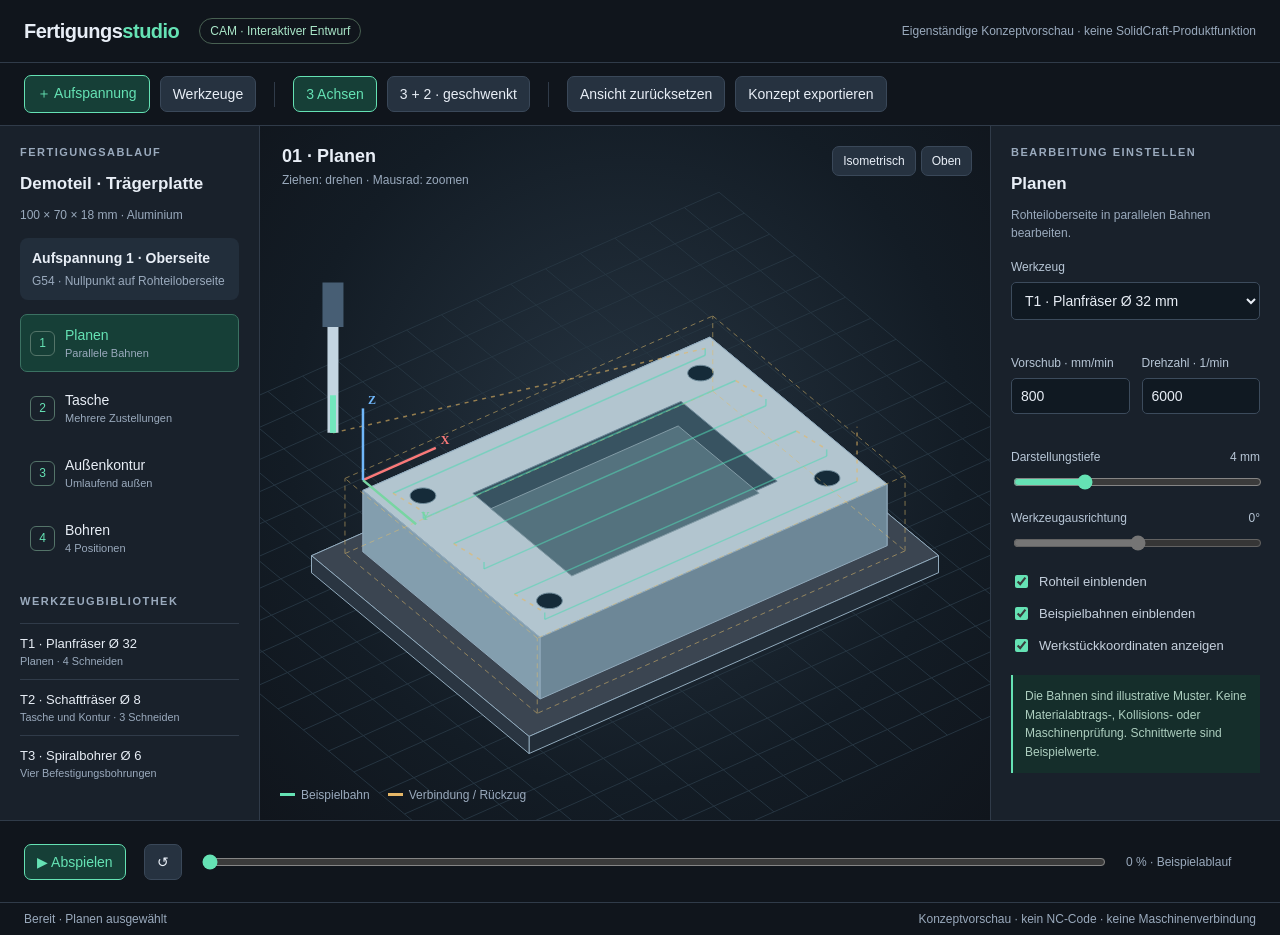
==== prototype/index.html @ 6180f966 "Erster Stand: CAM-Konzept und Oberflächenprototyp" ====
<!doctype html>
<html lang="de">
<meta charset="utf-8"><meta name="viewport" content="width=device-width,initial-scale=1">
<title>Fertigungsstudio · CAM-Konzept</title>
<style>
:root{color-scheme:dark;--bg:#10151c;--panel:#19212b;--line:#303b49;--muted:#9aaabd;--ink:#e8eef6;--accent:#65e2b4}*{box-sizing:border-box}body{margin:0;background:var(--bg);color:var(--ink);font:14px 'Segoe UI',sans-serif}button,input,select{font:inherit}button{cursor:pointer;color:inherit;background:#263240;border:1px solid #3a4859;border-radius:7px;padding:9px 12px}button:hover{background:#35465a}button.active,button.primary{background:#163f37;border-color:var(--accent);color:var(--accent)}header{display:flex;align-items:center;gap:20px;padding:18px 24px;border-bottom:1px solid var(--line)}.brand{font-size:20px;font-weight:700;letter-spacing:-.5px}.brand span{color:var(--accent)}.pill{font-size:12px;border:1px solid #486052;color:#aae7c9;padding:5px 10px;border-radius:20px}.note{margin-left:auto;color:var(--muted);font-size:12px}.toolbar{display:flex;gap:10px;padding:12px 24px;border-bottom:1px solid var(--line);align-items:center;flex-wrap:wrap}.sep{height:25px;border-left:1px solid var(--line);margin:0 8px}.layout{display:grid;grid-template-columns:260px minmax(320px,1fr) 290px;height:calc(100vh - 206px);min-height:500px}.panel{background:var(--panel);padding:20px;border-right:1px solid var(--line);overflow:auto}.panel.right{border-left:1px solid var(--line);border-right:0}.eyebrow{color:var(--muted);font-size:11px;font-weight:700;letter-spacing:1.5px;margin-bottom:16px}h2{font-size:17px;margin:8px 0 6px}p{line-height:1.5;color:var(--muted)}.setup{padding:12px;background:#222e3b;border-radius:8px;margin:14px 0}.setup strong{display:block;margin-bottom:6px}.tree{display:grid;gap:7px}.op{text-align:left;display:flex;gap:10px;align-items:center;width:100%;padding:12px 9px;background:transparent;border-color:transparent}.op.active{border-color:#3b7162}.op small{display:block;color:var(--muted);font-size:11px;margin-top:4px}.op .num{font-size:12px;color:var(--accent);border:1px solid #547469;width:25px;height:25px;display:grid;place-items:center;border-radius:6px}.tools{margin-top:28px}.tool{border-top:1px solid var(--line);padding:12px 0;font-size:13px}.tool small{display:block;color:var(--muted);margin-top:4px}.view{position:relative;overflow:hidden;background:radial-gradient(ellipse at 50% 45%,#263441 0,#131c25 65%,#10151c 100%)}canvas{display:block;width:100%;height:100%;touch-action:none}.viewtitle{position:absolute;left:22px;top:20px;pointer-events:none}.viewtitle strong{display:block;font-size:18px}.viewtitle span{display:block;color:var(--muted);font-size:12px;margin-top:6px}.viewbuttons{position:absolute;top:20px;right:18px;display:flex;gap:5px}.viewbuttons button{padding:7px 10px;font-size:12px}.legend{position:absolute;bottom:18px;left:20px;color:var(--muted);font-size:12px;display:flex;gap:18px;pointer-events:none}.legend i{display:inline-block;width:15px;height:3px;margin:0 6px 3px 0;background:var(--accent)}.legend i.rapid{background:#e6b767}.field{margin:18px 0}.field label{display:flex;justify-content:space-between;color:#b7c6d6;font-size:12px;margin-bottom:8px}input[type=range]{width:100%;accent-color:var(--accent)}input[type=number],select{width:100%;padding:9px;color:var(--ink);border-radius:5px;border:1px solid #3c4b5c;background:#101922}.twocol{display:grid;grid-template-columns:1fr 1fr;gap:12px}.check{display:flex;align-items:center;gap:8px;margin:13px 0;color:#c5d0dd;font-size:13px}.check input{accent-color:var(--accent)}.info{padding:12px;border-left:2px solid var(--accent);background:#152e2b;color:#adcebf;font-size:12px;line-height:1.55;margin-top:20px}.timeline{height:82px;border-top:1px solid var(--line);padding:12px 24px;display:flex;gap:18px;align-items:center}.timeline input{flex:1}.timeline .time{width:130px;color:var(--muted);font-size:12px}.status{padding:9px 24px;border-top:1px solid var(--line);font-size:12px;color:var(--muted);display:flex;justify-content:space-between;gap:12px}.toast{position:fixed;bottom:110px;left:50%;transform:translateX(-50%);background:#26443c;border:1px solid #6bcba7;border-radius:9px;padding:15px 22px;max-width:90%;z-index:3;box-shadow:0 8px 35px #0009}.hidden{display:none}@media(max-width:1050px){.layout{grid-template-columns:215px minmax(280px,1fr)}.panel.right{grid-column:1/-1;display:flex;gap:18px;flex-wrap:wrap;overflow:visible}.layout{height:auto}.view{min-height:520px}.right .field{min-width:160px}.note{display:none}.timeline{margin-top:0}}@media(max-width:650px){header{padding:16px}.layout{display:flex;flex-direction:column}.panel{border-bottom:1px solid var(--line)}.tree{grid-template-columns:1fr 1fr}.tools{display:none}.view{height:480px}.viewbuttons{top:80px}.toolbar{padding:12px}.timeline{padding:12px;gap:8px}.pill{font-size:10px}.legend{gap:8px}.status{font-size:10px}}
</style>
<header><div class="brand">Fertigungs<span>studio</span></div><span class="pill">CAM · Interaktiver Entwurf</span><span class="note">Eigenständige Konzeptvorschau · keine SolidCraft-Produktfunktion</span></header>
<nav class="toolbar" aria-label="Fertigung"><button class="primary" id="setupButton">＋ Aufspannung</button><button id="toolButton">Werkzeuge</button><span class="sep"></span><button class="mode active" data-mode="3">3 Achsen</button><button class="mode" data-mode="32">3 + 2 · geschwenkt</button><span class="sep"></span><button id="reset">Ansicht zurücksetzen</button><button id="export">Konzept exportieren</button></nav>
<main class="layout"><aside class="panel"><div class="eyebrow">FERTIGUNGSABLAUF</div><h2>Demoteil · Trägerplatte</h2><p style="font-size:12px">100 × 70 × 18 mm · Aluminium</p><div class="setup"><strong id="setupName">Aufspannung 1 · Oberseite</strong><span style="font-size:12px;color:var(--muted)">G54 · Nullpunkt auf Rohteiloberseite</span></div><div class="tree" id="operations"></div><section class="tools" id="tools"><div class="eyebrow">WERKZEUGBIBLIOTHEK</div><div class="tool">T1 · Planfräser Ø 32<small>Planen · 4 Schneiden</small></div><div class="tool">T2 · Schaftfräser Ø 8<small>Tasche und Kontur · 3 Schneiden</small></div><div class="tool">T3 · Spiralbohrer Ø 6<small>Vier Befestigungsbohrungen</small></div></section></aside>
<section class="view" aria-label="Drehbare dreidimensionale Werkstückvorschau"><canvas id="scene" aria-label="Werkstück und illustrative Werkzeugbewegung"></canvas><div class="viewtitle"><strong id="opTitle">01 · Planen</strong><span>Ziehen: drehen · Mausrad: zoomen</span></div><div class="viewbuttons"><button id="iso">Isometrisch</button><button id="top">Oben</button></div><div class="legend"><span><i></i>Beispielbahn</span><span><i class="rapid"></i>Verbindung / Rückzug</span></div></section>
<aside class="panel right"><div><div class="eyebrow">BEARBEITUNG EINSTELLEN</div><h2 id="paramTitle">Planen</h2><p id="opDescription" style="font-size:12px"></p></div><div class="field"><label for="tool">Werkzeug</label><select id="tool"><option>T1 · Planfräser Ø 32 mm</option><option>T2 · Schaftfräser Ø 8 mm</option><option>T3 · Bohrer Ø 6 mm</option></select></div><div class="twocol"><div class="field"><label for="feed">Vorschub · mm/min</label><input id="feed" type="number" min="1" max="30000" value="800"></div><div class="field"><label for="rpm">Drehzahl · 1/min</label><input id="rpm" type="number" min="1" max="60000" value="6000"></div></div><div class="field"><label for="depth">Darstellungstiefe <span id="depthValue">4 mm</span></label><input id="depth" type="range" min="1" max="12" value="4"></div><div class="field"><label for="angle">Werkzeugausrichtung <span id="angleValue">0°</span></label><input id="angle" type="range" min="-60" max="60" value="0" disabled></div><div><label class="check"><input id="stock" type="checkbox" checked>Rohteil einblenden</label><label class="check"><input id="paths" type="checkbox" checked>Beispielbahnen einblenden</label><label class="check"><input id="axes" type="checkbox" checked>Werkstückkoordinaten anzeigen</label></div><div class="info" id="explanation">Die Bahnen sind illustrative Muster. Keine Materialabtrags-, Kollisions- oder Maschinenprüfung. Schnittwerte sind Beispielwerte.</div></aside></main>
<section class="timeline" aria-label="Beispielanimation"><button id="play" class="primary">▶ Abspielen</button><button id="restart" aria-label="Animation zurücksetzen">↺</button><input type="range" min="0" max="1000" value="0" id="progress" aria-label="Animationsfortschritt"><span class="time" id="progressText">0 % · Beispielablauf</span></section><footer class="status"><span id="status">Bereit · Planen ausgewählt</span><span>Konzeptvorschau · kein NC-Code · keine Maschinenverbindung</span></footer><div id="toast" class="toast hidden" role="status"></div>
<script>
'use strict';
const $=id=>document.getElementById(id),canvas=$('scene'),ctx=canvas.getContext('2d');
const ops=[{name:'Planen',tool:0,desc:'Rohteiloberseite in parallelen Bahnen bearbeiten.'},{name:'Tasche',tool:1,desc:'Rechtecktasche in mehreren Tiefen darstellen.'},{name:'Außenkontur',tool:1,desc:'Umlaufende Kontur mit mehreren Zustellungen.'},{name:'Bohren',tool:2,desc:'Vier Positionen mit Anfahren, Eintauchen und Rückzug.'}];
let selected=0,yaw=-.63,pitch=.92,zoom=1,progress=0,playing=false,last=0,drag=null,mode='3',path=[],timer;
function toast(text){$('toast').textContent=text;$('toast').classList.remove('hidden');clearTimeout(timer);timer=setTimeout(()=>$('toast').classList.add('hidden'),5000)}
function selectOperation(i){selected=i;progress=0;$('progress').value=0;$('opTitle').textContent=String(i+1).padStart(2,'0')+' · '+ops[i].name;$('paramTitle').textContent=ops[i].name;$('opDescription').textContent=ops[i].desc;$('tool').selectedIndex=ops[i].tool;document.querySelectorAll('.op').forEach((b,j)=>b.classList.toggle('active',i===j));$('status').textContent='Bereit · '+ops[i].name+' ausgewählt';makePath()}
ops.forEach((op,i)=>{const b=document.createElement('button');b.className='op';b.innerHTML='<span class="num">'+(i+1)+'</span><span>'+op.name+'<small>'+['Parallele Bahnen','Mehrere Zustellungen','Umlaufend außen','4 Positionen'][i]+'</small></span>';b.onclick=()=>selectOperation(i);$('operations').appendChild(b)});
function point(x,y,z,rapid=false){return {x,y,z,rapid}}
function makePath(){path=[];const d=Number($('depth').value),safe=24;path.push(point(-55,-40,safe,true));if(selected===0){for(let y=-30,i=0;y<=30;y+=12,i++){const a=i%2?-45:45,b=-a;path.push(point(a,y,10,true),point(a,y,8),point(b,y,8))}}if(selected===1){for(let z=8-d/2;z>=8-d-.01;z-=d/2){path.push(point(-29,-18,safe,true),point(-29,-18,z));for(let k=0;k<3;k++){const x=29-k*7,y=18-k*5;path.push(point(-x,-y,z),point(x,-y,z),point(x,y,z),point(-x,y,z),point(-x,-y,z))}path.push(point(-15,-8,safe,true))}}if(selected===2){for(let z=6;z>=-8;z-=Math.max(2,d/2)){path.push(point(-52,-37,safe,true),point(-52,-37,z),point(52,-37,z),point(52,37,z),point(-52,37,z),point(-52,-37,z),point(-52,-37,safe,true))}}if(selected===3){for(const [x,y] of [[-40,-25],[40,-25],[40,25],[-40,25]])path.push(point(x,y,safe,true),point(x,y,9,true),point(x,y,-d),point(x,y,safe,true))}path.push(point(path.at(-1).x,path.at(-1).y,safe,true));}
function project(v){const c=Math.cos(yaw),s=Math.sin(yaw),x=v.x*c-v.y*s,y=v.x*s+v.y*c;const f=Math.min(canvas.clientWidth/170,canvas.clientHeight/145)*zoom;return {x:canvas.clientWidth/2+x*f,y:canvas.clientHeight*.56+(y*Math.cos(pitch)-v.z*Math.sin(pitch))*f,depth:y*Math.sin(pitch)+v.z*Math.cos(pitch)}}
function line(a,b,color,width=1,dash=[]){const p=project(a),q=project(b);ctx.beginPath();ctx.setLineDash(dash);ctx.strokeStyle=color;ctx.lineWidth=width;ctx.moveTo(p.x,p.y);ctx.lineTo(q.x,q.y);ctx.stroke();ctx.setLineDash([])}
function polygon(vertices,fill,stroke='#91aabc'){ctx.beginPath();vertices.map(project).forEach((p,i)=>i?ctx.lineTo(p.x,p.y):ctx.moveTo(p.x,p.y));ctx.closePath();ctx.fillStyle=fill;ctx.fill();if(stroke){ctx.strokeStyle=stroke;ctx.lineWidth=1;ctx.stroke()}}
function box(x0,y0,z0,x1,y1,z1,colors){const p=(x,y,z)=>point(x,y,z);const faces=[{v:[p(x0,y0,z0),p(x1,y0,z0),p(x1,y0,z1),p(x0,y0,z1)],c:colors[1]},{v:[p(x1,y0,z0),p(x1,y1,z0),p(x1,y1,z1),p(x1,y0,z1)],c:colors[2]},{v:[p(x1,y1,z0),p(x0,y1,z0),p(x0,y1,z1),p(x1,y1,z1)],c:colors[1]},{v:[p(x0,y1,z0),p(x0,y0,z0),p(x0,y0,z1),p(x0,y1,z1)],c:colors[2]},{v:[p(x0,y0,z1),p(x1,y0,z1),p(x1,y1,z1),p(x0,y1,z1)],c:colors[0]}];faces.sort((a,b)=>a.v.reduce((s,v)=>s+project(v).depth,0)-b.v.reduce((s,v)=>s+project(v).depth,0));faces.forEach(f=>polygon(f.v,f.c))}
function draw(){const w=canvas.clientWidth,h=canvas.clientHeight;ctx.clearRect(0,0,w,h);for(let t=-100;t<=100;t+=10){line(point(t,-100,-12),point(t,100,-12),'#263541');line(point(-100,t,-12),point(100,t,-12),'#263541')}box(-59,-43,-17,59,43,-12,['#3b4551','#222d38','#2a3541']);box(-50,-35,-10,50,35,8,['#b2c5cf','#6d8797','#839eae']);const pocket=[point(-30,-19,8),point(30,-19,8),point(30,19,8),point(-30,19,8)];polygon(pocket,'#385361','#6b8797');const d=Number($('depth').value);polygon([point(-27,-16,8-d),point(27,-16,8-d),point(27,16,8-d),point(-27,16,8-d)],'#54727e','#829ba6');for(const [x,y] of [[-40,-25],[40,-25],[40,25],[-40,25]]){const pts=[];for(let i=0;i<32;i++){const a=i/32*Math.PI*2;pts.push(point(x+3*Math.cos(a),y+3*Math.sin(a),8.1))}polygon(pts,'#152b39','#718d9c')}if($('stock').checked){const c='#dfbc6b88';for(const z of [-11,11]){const corners=[point(-53,-38,z),point(53,-38,z),point(53,38,z),point(-53,38,z)];corners.forEach((p,i)=>line(p,corners[(i+1)%4],c,1,[5,4]))}for(const x of [-53,53])for(const y of [-38,38])line(point(x,y,-11),point(x,y,11),c,1,[5,4])}if($('paths').checked){const end=progress*(path.length-1);for(let i=1;i<path.length;i++){const done=i<=end;line(path[i-1],path[i],path[i].rapid?'#e7b76399':done?'#a5ffcf':'#50d7b38c',done?2.8:1.5,path[i].rapid?[4,5]:[])}}const at=progress*(path.length-1),idx=Math.min(path.length-2,Math.floor(at)),f=at-idx,a=path[idx],b=path[idx+1];if(a&&b){const tip=point(a.x+(b.x-a.x)*f,a.y+(b.y-a.y)*f,a.z+(b.z-a.z)*f),ang=Number($('angle').value)*Math.PI/180;const head=point(tip.x+Math.sin(ang)*31,tip.y,tip.z+Math.cos(ang)*31);line(tip,head,'#c4d5e1',11);line(tip,point(tip.x+Math.sin(ang)*11,tip.y,tip.z+Math.cos(ang)*11),'#72e7bd',6);const holder=point(head.x+Math.sin(ang)*13,head.y,head.z+Math.cos(ang)*13);line(head,holder,'#475e74',21)}if($('axes').checked){const o=point(-50,-35,11);for(const [v,color,label] of [[point(-29,-35,11),'#fa7979','X'],[point(-50,-14,11),'#78d5a2','Y'],[point(-50,-35,32),'#70b7fa','Z']]){line(o,v,color,2.5);const p=project(v);ctx.fillStyle=color;ctx.font='bold 12px Segoe UI';ctx.fillText(label,p.x+5,p.y-4)}}$('progressText').textContent=Math.round(progress*100)+' % · Beispielablauf';}
function resize(){const ratio=devicePixelRatio||1;canvas.width=canvas.clientWidth*ratio;canvas.height=canvas.clientHeight*ratio;ctx.setTransform(ratio,0,0,ratio,0,0);draw()}new ResizeObserver(resize).observe(canvas);
canvas.onpointerdown=e=>{drag={x:e.clientX,y:e.clientY};canvas.setPointerCapture(e.pointerId)};canvas.onpointermove=e=>{if(drag){yaw+=(e.clientX-drag.x)*.008;pitch=Math.max(.15,Math.min(1.55,pitch+(e.clientY-drag.y)*.008));drag={x:e.clientX,y:e.clientY}}};canvas.onpointerup=()=>drag=null;canvas.onpointercancel=()=>drag=null;canvas.onwheel=e=>{e.preventDefault();zoom=Math.max(.45,Math.min(2.4,zoom*Math.exp(-e.deltaY*.001)));};
function reset(){yaw=-.63;pitch=.92;zoom=1}$('iso').onclick=reset;$('reset').onclick=reset;$('top').onclick=()=>{yaw=0;pitch=Math.PI/2};
document.querySelectorAll('.mode').forEach(btn=>btn.onclick=()=>{mode=btn.dataset.mode;document.querySelectorAll('.mode').forEach(b=>b.classList.toggle('active',b===btn));$('angle').disabled=mode==='3';$('angle').value=mode==='3'?0:30;$('angleValue').textContent=$('angle').value+'°';$('setupName').textContent=mode==='3'?'Aufspannung 1 · Oberseite':'Aufspannung 1 · Ausrichtungsvorschau';$('explanation').textContent=mode==='3'?'Die Bahnen sind illustrative Muster. Keine Materialabtrags-, Kollisions- oder Maschinenprüfung. Schnittwerte sind Beispielwerte.':'3+2-Konzept: Der Regler zeigt nur die Werkzeugrichtung. Beispielbahnen werden nicht für den Winkel neu berechnet. Keine Kinematik oder sichere Schwenkbewegung simuliert.';});
$('depth').oninput=()=>{$('depthValue').textContent=$('depth').value+' mm';makePath()};$('angle').oninput=()=>{$('angleValue').textContent=$('angle').value+'°'};$('tool').onchange=()=>toast('Werkzeugauswahl geändert. Die Beispielbahn wird dadurch nicht neu berechnet.');
$('play').onclick=()=>{playing=!playing;if(progress>=1&&playing)progress=0;$('play').textContent=playing?'Ⅱ Pause':'▶ Abspielen'};$('restart').onclick=()=>{progress=0;$('progress').value=0};$('progress').oninput=()=>progress=Number($('progress').value)/1000;
$('setupButton').onclick=()=>{document.querySelector('[data-mode="32"]').click();$('angle').focus();toast('Geschwenkte Ausrichtung geöffnet. Rechts kannst du den Winkel verändern.')};$('toolButton').onclick=()=>{$('tool').focus();toast('Wähle rechts das Werkzeug für die Konzeptdarstellung.')};
$('export').onclick=()=>{const data={type:'CAM interface concept — not a machining program',operation:ops[selected].name,mode,tool:$('tool').value,feed:Number($('feed').value),rpm:Number($('rpm').value),illustrationDepth:Number($('depth').value),illustrationAngle:Number($('angle').value),warning:'Illustrative paths only. No verified toolpaths, collision checks or machine commands.'};const url=URL.createObjectURL(new Blob([JSON.stringify(data,null,2)],{type:'application/json'}));const a=document.createElement('a');a.href=url;a.download='cam-konzept.json';a.click();setTimeout(()=>URL.revokeObjectURL(url),1000);toast('Konzept gespeichert – keine NC-Datei.')};
function tick(time){if(playing){progress=Math.min(1,progress+(time-last)/20000);$('progress').value=Math.round(progress*1000);if(progress>=1){playing=false;$('play').textContent='▶ Abspielen'}}last=time;draw();requestAnimationFrame(tick)}selectOperation(0);requestAnimationFrame(tick);
</script></html>
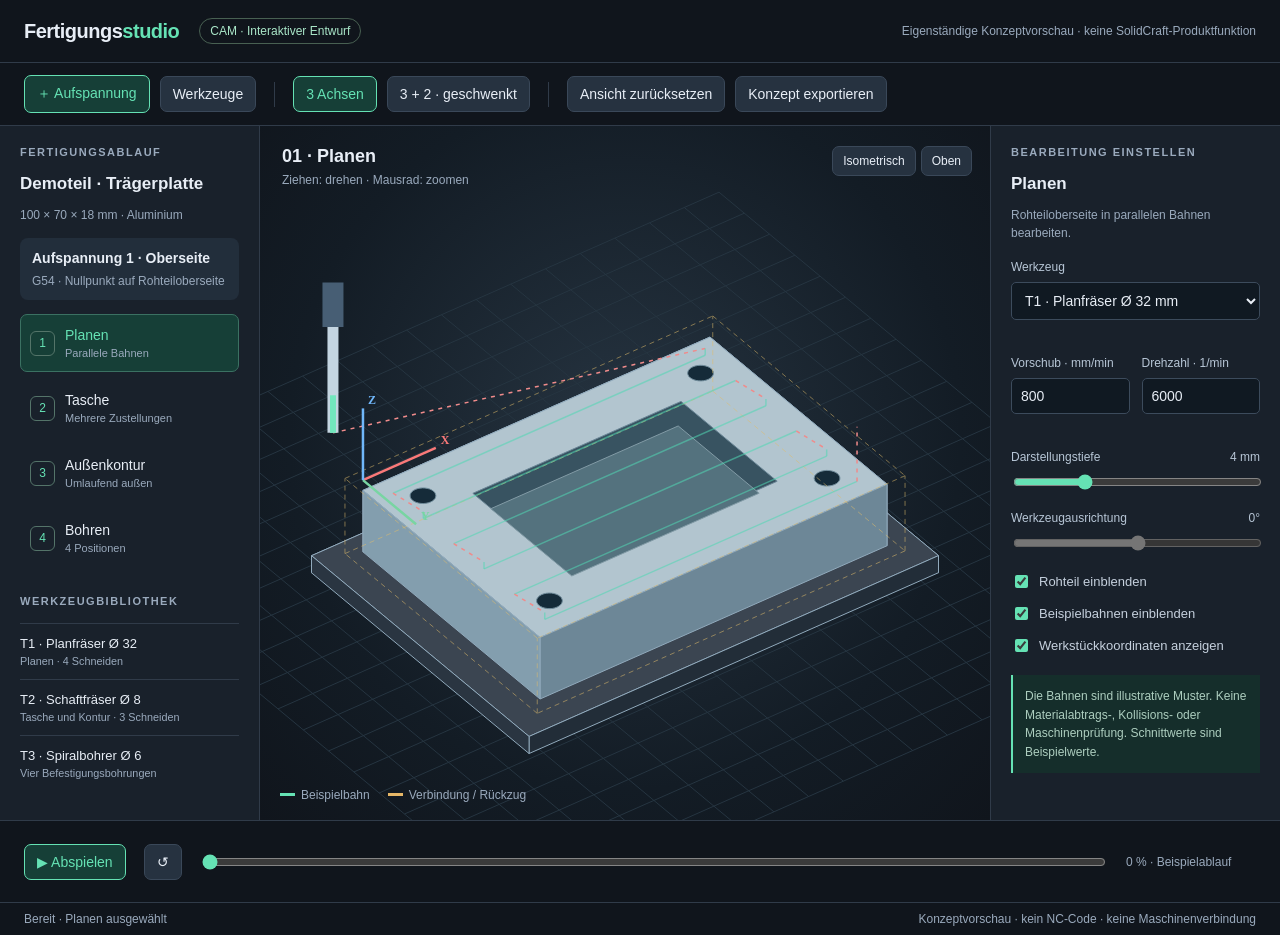
==== commit c513f6b1: "feat(cam): integrate editable studio shell into offline and Rust previews" ====
--- a/prototype/index.html
+++ b/prototype/index.html
@@ -25,7 +25,7 @@
 function line(a,b,color,width=1,dash=[]){const p=project(a),q=project(b);ctx.beginPath();ctx.setLineDash(dash);ctx.strokeStyle=color;ctx.lineWidth=width;ctx.moveTo(p.x,p.y);ctx.lineTo(q.x,q.y);ctx.stroke();ctx.setLineDash([])}
 function polygon(vertices,fill,stroke='#91aabc'){ctx.beginPath();vertices.map(project).forEach((p,i)=>i?ctx.lineTo(p.x,p.y):ctx.moveTo(p.x,p.y));ctx.closePath();ctx.fillStyle=fill;ctx.fill();if(stroke){ctx.strokeStyle=stroke;ctx.lineWidth=1;ctx.stroke()}}
 function box(x0,y0,z0,x1,y1,z1,colors){const p=(x,y,z)=>point(x,y,z);const faces=[{v:[p(x0,y0,z0),p(x1,y0,z0),p(x1,y0,z1),p(x0,y0,z1)],c:colors[1]},{v:[p(x1,y0,z0),p(x1,y1,z0),p(x1,y1,z1),p(x1,y0,z1)],c:colors[2]},{v:[p(x1,y1,z0),p(x0,y1,z0),p(x0,y1,z1),p(x1,y1,z1)],c:colors[1]},{v:[p(x0,y1,z0),p(x0,y0,z0),p(x0,y0,z1),p(x0,y1,z1)],c:colors[2]},{v:[p(x0,y0,z1),p(x1,y0,z1),p(x1,y1,z1),p(x0,y1,z1)],c:colors[0]}];faces.sort((a,b)=>a.v.reduce((s,v)=>s+project(v).depth,0)-b.v.reduce((s,v)=>s+project(v).depth,0));faces.forEach(f=>polygon(f.v,f.c))}
-function draw(){const w=canvas.clientWidth,h=canvas.clientHeight;ctx.clearRect(0,0,w,h);for(let t=-100;t<=100;t+=10){line(point(t,-100,-12),point(t,100,-12),'#263541');line(point(-100,t,-12),point(100,t,-12),'#263541')}box(-59,-43,-17,59,43,-12,['#3b4551','#222d38','#2a3541']);box(-50,-35,-10,50,35,8,['#b2c5cf','#6d8797','#839eae']);const pocket=[point(-30,-19,8),point(30,-19,8),point(30,19,8),point(-30,19,8)];polygon(pocket,'#385361','#6b8797');const d=Number($('depth').value);polygon([point(-27,-16,8-d),point(27,-16,8-d),point(27,16,8-d),point(-27,16,8-d)],'#54727e','#829ba6');for(const [x,y] of [[-40,-25],[40,-25],[40,25],[-40,25]]){const pts=[];for(let i=0;i<32;i++){const a=i/32*Math.PI*2;pts.push(point(x+3*Math.cos(a),y+3*Math.sin(a),8.1))}polygon(pts,'#152b39','#718d9c')}if($('stock').checked){const c='#dfbc6b88';for(const z of [-11,11]){const corners=[point(-53,-38,z),point(53,-38,z),point(53,38,z),point(-53,38,z)];corners.forEach((p,i)=>line(p,corners[(i+1)%4],c,1,[5,4]))}for(const x of [-53,53])for(const y of [-38,38])line(point(x,y,-11),point(x,y,11),c,1,[5,4])}if($('paths').checked){const end=progress*(path.length-1);for(let i=1;i<path.length;i++){const done=i<=end;line(path[i-1],path[i],path[i].rapid?'#e7b76399':done?'#a5ffcf':'#50d7b38c',done?2.8:1.5,path[i].rapid?[4,5]:[])}}const at=progress*(path.length-1),idx=Math.min(path.length-2,Math.floor(at)),f=at-idx,a=path[idx],b=path[idx+1];if(a&&b){const tip=point(a.x+(b.x-a.x)*f,a.y+(b.y-a.y)*f,a.z+(b.z-a.z)*f),ang=Number($('angle').value)*Math.PI/180;const head=point(tip.x+Math.sin(ang)*31,tip.y,tip.z+Math.cos(ang)*31);line(tip,head,'#c4d5e1',11);line(tip,point(tip.x+Math.sin(ang)*11,tip.y,tip.z+Math.cos(ang)*11),'#72e7bd',6);const holder=point(head.x+Math.sin(ang)*13,head.y,head.z+Math.cos(ang)*13);line(head,holder,'#475e74',21)}if($('axes').checked){const o=point(-50,-35,11);for(const [v,color,label] of [[point(-29,-35,11),'#fa7979','X'],[point(-50,-14,11),'#78d5a2','Y'],[point(-50,-35,32),'#70b7fa','Z']]){line(o,v,color,2.5);const p=project(v);ctx.fillStyle=color;ctx.font='bold 12px Segoe UI';ctx.fillText(label,p.x+5,p.y-4)}}$('progressText').textContent=Math.round(progress*100)+' % · Beispielablauf';}
+function draw(){const w=canvas.clientWidth,h=canvas.clientHeight;ctx.clearRect(0,0,w,h);for(let t=-100;t<=100;t+=10){line(point(t,-100,-12),point(t,100,-12),'#263541');line(point(-100,t,-12),point(100,t,-12),'#263541')}box(-59,-43,-17,59,43,-12,['#3b4551','#222d38','#2a3541']);box(-50,-35,-10,50,35,8,['#b2c5cf','#6d8797','#839eae']);const pocket=[point(-30,-19,8),point(30,-19,8),point(30,19,8),point(-30,19,8)];polygon(pocket,'#385361','#6b8797');const d=Number($('depth').value);polygon([point(-27,-16,8-d),point(27,-16,8-d),point(27,16,8-d),point(-27,16,8-d)],'#54727e','#829ba6');for(const [x,y] of [[-40,-25],[40,-25],[40,25],[-40,25]]){const pts=[];for(let i=0;i<32;i++){const a=i/32*Math.PI*2;pts.push(point(x+3*Math.cos(a),y+3*Math.sin(a),8.1))}polygon(pts,'#152b39','#718d9c')}if($('stock').checked){const c='#dfbc6b88';for(const z of [-11,11]){const corners=[point(-53,-38,z),point(53,-38,z),point(53,38,z),point(-53,38,z)];corners.forEach((p,i)=>line(p,corners[(i+1)%4],c,1,[5,4]))}for(const x of [-53,53])for(const y of [-38,38])line(point(x,y,-11),point(x,y,11),c,1,[5,4])}if($('paths').checked){const end=progress*(path.length-1);for(let i=1;i<path.length;i++){const done=i<=end;(!globalThis.FertigungsstudioStudio||globalThis.FertigungsstudioStudio.activeVisible())&&(!globalThis.FertigungsstudioStudio||globalThis.FertigungsstudioStudio.allowMove(path[i].rapid?'rapid':'cut'))&&line(path[i-1],path[i],path[i].rapid?'#f08b8b':done?'#a5ffcf':'#50d7b38c',done?2.8:1.5,path[i].rapid?[4,5]:[])}}const at=progress*(path.length-1),idx=Math.min(path.length-2,Math.floor(at)),f=at-idx,a=path[idx],b=path[idx+1];if(a&&b){const tip=point(a.x+(b.x-a.x)*f,a.y+(b.y-a.y)*f,a.z+(b.z-a.z)*f),ang=Number($('angle').value)*Math.PI/180;const head=point(tip.x+Math.sin(ang)*31,tip.y,tip.z+Math.cos(ang)*31);line(tip,head,'#c4d5e1',11);line(tip,point(tip.x+Math.sin(ang)*11,tip.y,tip.z+Math.cos(ang)*11),'#72e7bd',6);const holder=point(head.x+Math.sin(ang)*13,head.y,head.z+Math.cos(ang)*13);line(head,holder,'#475e74',21)}if($('axes').checked){const o=point(-50,-35,11);for(const [v,color,label] of [[point(-29,-35,11),'#fa7979','X'],[point(-50,-14,11),'#78d5a2','Y'],[point(-50,-35,32),'#70b7fa','Z']]){line(o,v,color,2.5);const p=project(v);ctx.fillStyle=color;ctx.font='bold 12px Segoe UI';ctx.fillText(label,p.x+5,p.y-4)}}$('progressText').textContent=Math.round(progress*100)+' % · Beispielablauf';}
 function resize(){const ratio=devicePixelRatio||1;canvas.width=canvas.clientWidth*ratio;canvas.height=canvas.clientHeight*ratio;ctx.setTransform(ratio,0,0,ratio,0,0);draw()}new ResizeObserver(resize).observe(canvas);
 canvas.onpointerdown=e=>{drag={x:e.clientX,y:e.clientY};canvas.setPointerCapture(e.pointerId)};canvas.onpointermove=e=>{if(drag){yaw+=(e.clientX-drag.x)*.008;pitch=Math.max(.15,Math.min(1.55,pitch+(e.clientY-drag.y)*.008));drag={x:e.clientX,y:e.clientY}}};canvas.onpointerup=()=>drag=null;canvas.onpointercancel=()=>drag=null;canvas.onwheel=e=>{e.preventDefault();zoom=Math.max(.45,Math.min(2.4,zoom*Math.exp(-e.deltaY*.001)));};
 function reset(){yaw=-.63;pitch=.92;zoom=1}$('iso').onclick=reset;$('reset').onclick=reset;$('top').onclick=()=>{yaw=0;pitch=Math.PI/2};
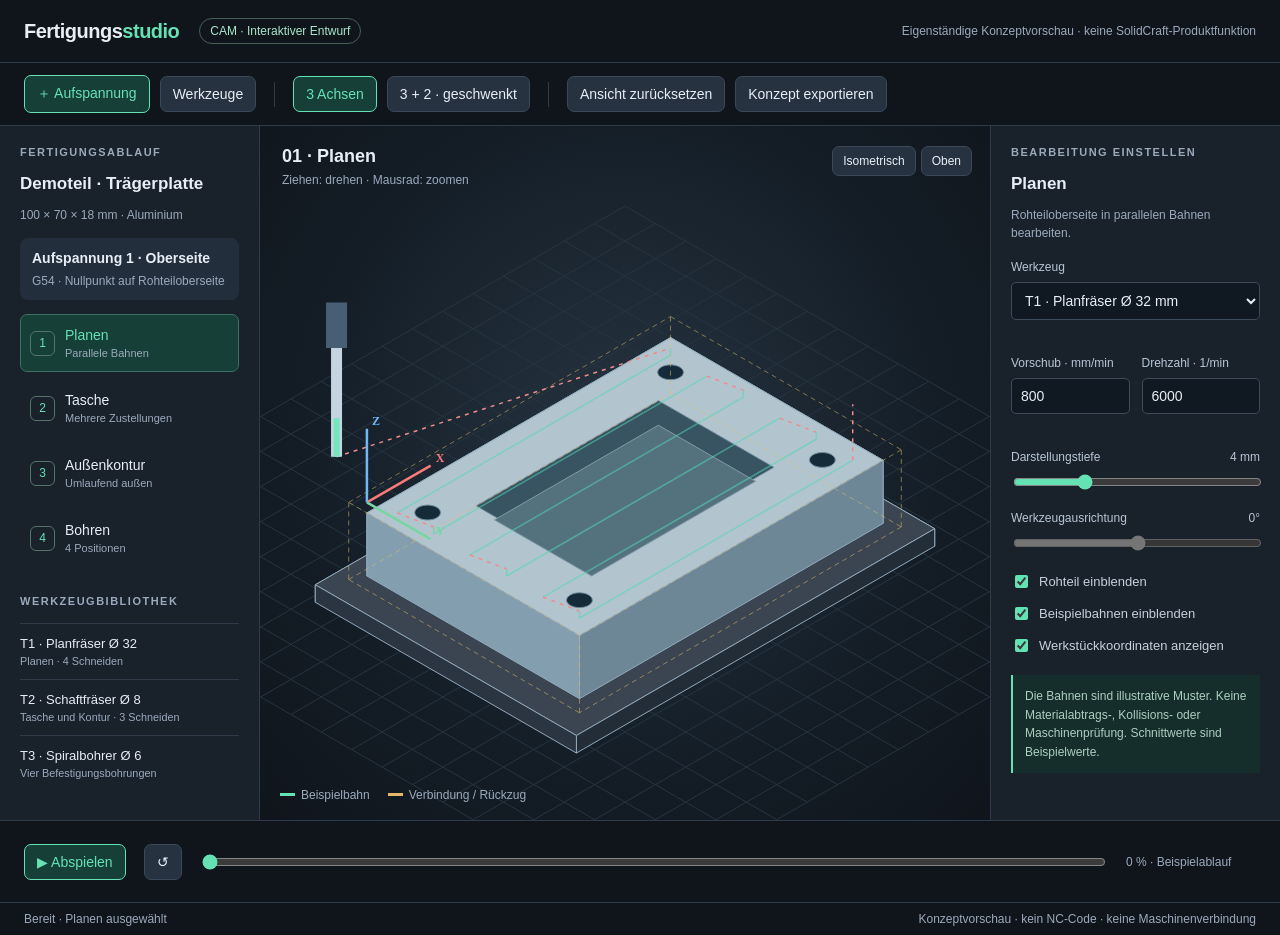
==== commit 30cabc83: "fix(sim): start calculated path and all simulation entry points in true isometric 3D" ====
--- a/prototype/index.html
+++ b/prototype/index.html
@@ -15,7 +15,8 @@
 'use strict';
 const $=id=>document.getElementById(id),canvas=$('scene'),ctx=canvas.getContext('2d');
 const ops=[{name:'Planen',tool:0,desc:'Rohteiloberseite in parallelen Bahnen bearbeiten.'},{name:'Tasche',tool:1,desc:'Rechtecktasche in mehreren Tiefen darstellen.'},{name:'Außenkontur',tool:1,desc:'Umlaufende Kontur mit mehreren Zustellungen.'},{name:'Bohren',tool:2,desc:'Vier Positionen mit Anfahren, Eintauchen und Rückzug.'}];
-let selected=0,yaw=-.63,pitch=.92,zoom=1,progress=0,playing=false,last=0,drag=null,mode='3',path=[],timer;
+const ISO_YAW=-Math.PI/4,ISO_PITCH=Math.acos(1/Math.sqrt(3));
+let selected=0,yaw=ISO_YAW,pitch=ISO_PITCH,zoom=1,progress=0,playing=false,last=0,drag=null,mode='3',path=[],timer;
 function toast(text){$('toast').textContent=text;$('toast').classList.remove('hidden');clearTimeout(timer);timer=setTimeout(()=>$('toast').classList.add('hidden'),5000)}
 function selectOperation(i){selected=i;progress=0;$('progress').value=0;$('opTitle').textContent=String(i+1).padStart(2,'0')+' · '+ops[i].name;$('paramTitle').textContent=ops[i].name;$('opDescription').textContent=ops[i].desc;$('tool').selectedIndex=ops[i].tool;document.querySelectorAll('.op').forEach((b,j)=>b.classList.toggle('active',i===j));$('status').textContent='Bereit · '+ops[i].name+' ausgewählt';makePath()}
 ops.forEach((op,i)=>{const b=document.createElement('button');b.className='op';b.innerHTML='<span class="num">'+(i+1)+'</span><span>'+op.name+'<small>'+['Parallele Bahnen','Mehrere Zustellungen','Umlaufend außen','4 Positionen'][i]+'</small></span>';b.onclick=()=>selectOperation(i);$('operations').appendChild(b)});
@@ -28,7 +29,7 @@
 function draw(){const w=canvas.clientWidth,h=canvas.clientHeight;ctx.clearRect(0,0,w,h);for(let t=-100;t<=100;t+=10){line(point(t,-100,-12),point(t,100,-12),'#263541');line(point(-100,t,-12),point(100,t,-12),'#263541')}box(-59,-43,-17,59,43,-12,['#3b4551','#222d38','#2a3541']);box(-50,-35,-10,50,35,8,['#b2c5cf','#6d8797','#839eae']);const pocket=[point(-30,-19,8),point(30,-19,8),point(30,19,8),point(-30,19,8)];polygon(pocket,'#385361','#6b8797');const d=Number($('depth').value);polygon([point(-27,-16,8-d),point(27,-16,8-d),point(27,16,8-d),point(-27,16,8-d)],'#54727e','#829ba6');for(const [x,y] of [[-40,-25],[40,-25],[40,25],[-40,25]]){const pts=[];for(let i=0;i<32;i++){const a=i/32*Math.PI*2;pts.push(point(x+3*Math.cos(a),y+3*Math.sin(a),8.1))}polygon(pts,'#152b39','#718d9c')}if($('stock').checked){const c='#dfbc6b88';for(const z of [-11,11]){const corners=[point(-53,-38,z),point(53,-38,z),point(53,38,z),point(-53,38,z)];corners.forEach((p,i)=>line(p,corners[(i+1)%4],c,1,[5,4]))}for(const x of [-53,53])for(const y of [-38,38])line(point(x,y,-11),point(x,y,11),c,1,[5,4])}if($('paths').checked){const end=progress*(path.length-1);for(let i=1;i<path.length;i++){const done=i<=end;(!globalThis.FertigungsstudioStudio||globalThis.FertigungsstudioStudio.activeVisible())&&(!globalThis.FertigungsstudioStudio||globalThis.FertigungsstudioStudio.allowMove(path[i].rapid?'rapid':'cut'))&&line(path[i-1],path[i],path[i].rapid?'#f08b8b':done?'#a5ffcf':'#50d7b38c',done?2.8:1.5,path[i].rapid?[4,5]:[])}}const at=progress*(path.length-1),idx=Math.min(path.length-2,Math.floor(at)),f=at-idx,a=path[idx],b=path[idx+1];if(a&&b){const tip=point(a.x+(b.x-a.x)*f,a.y+(b.y-a.y)*f,a.z+(b.z-a.z)*f),ang=Number($('angle').value)*Math.PI/180;const head=point(tip.x+Math.sin(ang)*31,tip.y,tip.z+Math.cos(ang)*31);line(tip,head,'#c4d5e1',11);line(tip,point(tip.x+Math.sin(ang)*11,tip.y,tip.z+Math.cos(ang)*11),'#72e7bd',6);const holder=point(head.x+Math.sin(ang)*13,head.y,head.z+Math.cos(ang)*13);line(head,holder,'#475e74',21)}if($('axes').checked){const o=point(-50,-35,11);for(const [v,color,label] of [[point(-29,-35,11),'#fa7979','X'],[point(-50,-14,11),'#78d5a2','Y'],[point(-50,-35,32),'#70b7fa','Z']]){line(o,v,color,2.5);const p=project(v);ctx.fillStyle=color;ctx.font='bold 12px Segoe UI';ctx.fillText(label,p.x+5,p.y-4)}}$('progressText').textContent=Math.round(progress*100)+' % · Beispielablauf';}
 function resize(){const ratio=devicePixelRatio||1;canvas.width=canvas.clientWidth*ratio;canvas.height=canvas.clientHeight*ratio;ctx.setTransform(ratio,0,0,ratio,0,0);draw()}new ResizeObserver(resize).observe(canvas);
 canvas.onpointerdown=e=>{drag={x:e.clientX,y:e.clientY};canvas.setPointerCapture(e.pointerId)};canvas.onpointermove=e=>{if(drag){yaw+=(e.clientX-drag.x)*.008;pitch=Math.max(.15,Math.min(1.55,pitch+(e.clientY-drag.y)*.008));drag={x:e.clientX,y:e.clientY}}};canvas.onpointerup=()=>drag=null;canvas.onpointercancel=()=>drag=null;canvas.onwheel=e=>{e.preventDefault();zoom=Math.max(.45,Math.min(2.4,zoom*Math.exp(-e.deltaY*.001)));};
-function reset(){yaw=-.63;pitch=.92;zoom=1}$('iso').onclick=reset;$('reset').onclick=reset;$('top').onclick=()=>{yaw=0;pitch=Math.PI/2};
+function reset(){yaw=ISO_YAW;pitch=ISO_PITCH;zoom=1}$('iso').onclick=reset;$('reset').onclick=reset;$('top').onclick=()=>{yaw=0;pitch=Math.PI/2};
 document.querySelectorAll('.mode').forEach(btn=>btn.onclick=()=>{mode=btn.dataset.mode;document.querySelectorAll('.mode').forEach(b=>b.classList.toggle('active',b===btn));$('angle').disabled=mode==='3';$('angle').value=mode==='3'?0:30;$('angleValue').textContent=$('angle').value+'°';$('setupName').textContent=mode==='3'?'Aufspannung 1 · Oberseite':'Aufspannung 1 · Ausrichtungsvorschau';$('explanation').textContent=mode==='3'?'Die Bahnen sind illustrative Muster. Keine Materialabtrags-, Kollisions- oder Maschinenprüfung. Schnittwerte sind Beispielwerte.':'3+2-Konzept: Der Regler zeigt nur die Werkzeugrichtung. Beispielbahnen werden nicht für den Winkel neu berechnet. Keine Kinematik oder sichere Schwenkbewegung simuliert.';});
 $('depth').oninput=()=>{$('depthValue').textContent=$('depth').value+' mm';makePath()};$('angle').oninput=()=>{$('angleValue').textContent=$('angle').value+'°'};$('tool').onchange=()=>toast('Werkzeugauswahl geändert. Die Beispielbahn wird dadurch nicht neu berechnet.');
 $('play').onclick=()=>{playing=!playing;if(progress>=1&&playing)progress=0;$('play').textContent=playing?'Ⅱ Pause':'▶ Abspielen'};$('restart').onclick=()=>{progress=0;$('progress').value=0};$('progress').oninput=()=>progress=Number($('progress').value)/1000;
